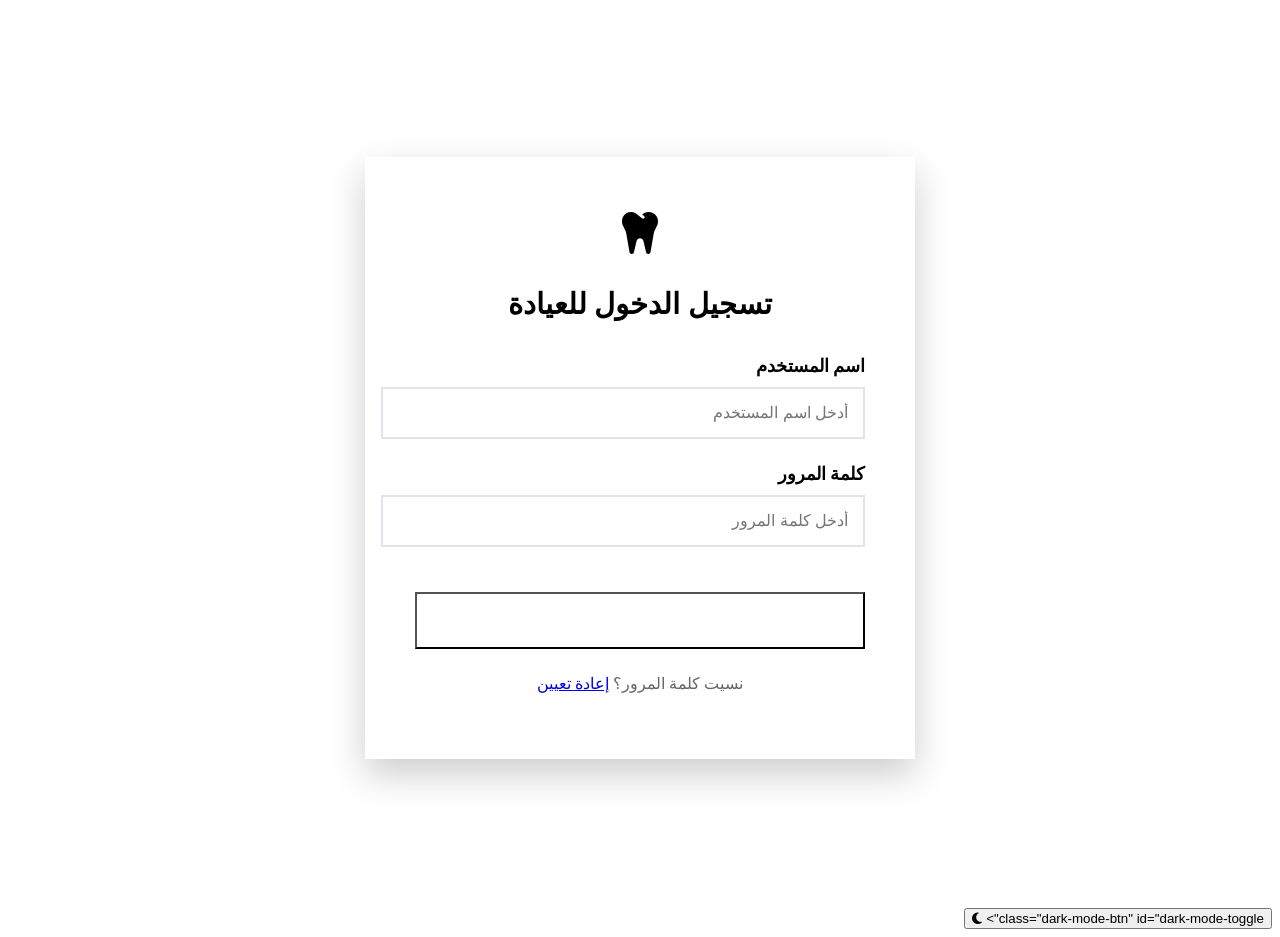
==== index.html @ 85f3b103 "Add login interface, authentication script, and form styles" ====
<!DOCTYPE html>
<html lang="ar" dir="rtl">

<head>
    <meta charset="UTF-8">
    <meta name="viewport" content="width=device-width, initial-scale=1.0">
    <title>تسجيل الدخول - نظام إدارة عيادة الأسنان</title>
    <link rel="stylesheet" href="https://cdnjs.cloudflare.com/ajax/libs/font-awesome/6.4.0/css/all.min.css">

    <!-- CSS Files -->
    <link rel="stylesheet" href="styles/variables.css">
    <link rel="stylesheet" href="styles/main.css">
    <link rel="stylesheet" href="styles/layout.css">
    <link rel="stylesheet" href="styles/components.css">
    <link rel="stylesheet" href="styles/forms.css">
    <link rel="stylesheet" href="styles/responsive.css">
</head>

<body>

    <div id="login-page" class="login-container">
        <div class="login-box">
            <div class="login-logo">
                <i class="fas fa-tooth"></i>
            </div>
            <h1 class="login-title">تسجيل الدخول للعيادة</h1>

            <form id="login-form">
                <div class="form-group">
                    <label for="username">اسم المستخدم</label>
                    <input type="text" id="username" class="form-control" placeholder="أدخل اسم المستخدم" required>
                </div>
                <div class="form-group">
                    <label for="password">كلمة المرور</label>
                    <input type="password" id="password" class="form-control" placeholder="أدخل كلمة المرور" required>
                </div>
                <button type="submit" class="btn btn-login">
                    <i class="fas fa-sign-in-alt"></i> تسجيل الدخول
                </button>
            </form>

            <div class="login-footer">
                <p>نسيت كلمة المرور؟ <a href="#" id="forgot-password">إعادة تعيين</a></p>
            </div>
        </div>
    </div>

    <!-- Dark Mode Toggle -->
    <div class="dark-mode-toggle">
        <button> class="dark-mode-btn" id="dark-mode-toggle">
            <i class="fas fa-moon"></i>
        </button>
    </div>

    <!-- JS Files -->
    <script src="js/api.js"></script>
    <script src="js/data.js"></script>
    <script src="js/utils.js"></script>
    <script src="js/auth.js"></script>
    <script src="js/dark-mode.js"></script>
    <script src="js/app.js"></script>

</body>

</html>
---- styles/forms.css ----
/* تنسيقات النماذج */
.form-container {
    background-color: white;
    border-radius: var(--border-radius);
    padding: 30px;
    box-shadow: var(--box-shadow);
    max-width: 900px;
    margin: 0 auto;
}

body.dark-mode .form-container {
    background-color: #1e1e1e;
    border: 1px solid #333;
}

.form-group {
    margin-bottom: 25px;
}

.form-group label {
    display: block;
    margin-bottom: 10px;
    font-weight: 600;
    color: var(--secondary-color);
    font-size: 1.1rem;
}

body.dark-mode .form-group label {
    color: #e0e0e0;
}

.form-control {
    width: 100%;
    padding: 15px;
    border: 2px solid #e1e5e9;
    border-radius: var(--border-radius);
    font-size: 1rem;
    transition: border 0.3s;
}

body.dark-mode .form-control {
    background-color: #2d2d2d;
    border-color: #444;
    color: #e0e0e0;
}

.form-control:focus {
    outline: none;
    border-color: var(--primary-color);
}

body.dark-mode .form-control:focus {
    border-color: #2a9d8f;
    background-color: #333;
}

.form-row {
    display: flex;
    gap: 25px;
    margin-bottom: 20px;
}

.form-row .form-group {
    flex: 1;
}

.radio-group {
    display: flex;
    gap: 20px;
    flex-wrap: wrap;
}

.radio-option {
    display: flex;
    align-items: center;
    gap: 8px;
    cursor: pointer;
}

.radio-option input[type="radio"] {
    width: 20px;
    height: 20px;
}

/* تنسيقات البحث */
.search-container {
    display: flex;
    gap: 15px;
    margin-bottom: 25px;
    align-items: center;
}

.search-input {
    flex: 1;
    padding: 15px 20px;
    border: 2px solid #e1e5e9;
    border-radius: var(--border-radius);
    font-size: 1rem;
    transition: border 0.3s;
}

body.dark-mode .search-input {
    background-color: #2d2d2d;
    border-color: #444;
    color: #e0e0e0;
}

.search-input:focus {
    outline: none;
    border-color: var(--primary-color);
}

.search-btn {
    background-color: var(--primary-color);
    color: white;
    border: none;
    border-radius: var(--border-radius);
    padding: 15px 30px;
    cursor: pointer;
    font-size: 1rem;
    display: flex;
    align-items: center;
    gap: 10px;
}

/* تنسيقات رفع الصور */
.file-upload {
    position: relative;
    overflow: hidden;
    display: inline-block;
    width: 100%;
}

.file-upload input[type="file"] {
    position: absolute;
    left: 0;
    top: 0;
    opacity: 0;
    width: 100%;
    height: 100%;
    cursor: pointer;
}

.upload-btn {
    background-color: #f8f9fa;
    border: 2px dashed #dee2e6;
    padding: 30px;
    border-radius: var(--border-radius);
    text-align: center;
    color: #6c757d;
    cursor: pointer;
    transition: all 0.3s;
    width: 100%;
}

body.dark-mode .upload-btn {
    background-color: #2d2d2d;
    border-color: #444;
    color: #e0e0e0;
}

.upload-btn:hover {
    border-color: var(--primary-color);
    color: var(--primary-color);
    background-color: #f0f9ff;
}

body.dark-mode .upload-btn:hover {
    border-color: #2a9d8f;
    color: #2a9d8f;
}

.image-preview {
    margin-top: 15px;
    text-align: center;
}

.image-preview img {
    max-width: 200px;
    max-height: 200px;
    border-radius: var(--border-radius);
    border: 2px solid #dee2e6;
}

/* مخصص للصور المرفوعة */
.preview-container {
    display: flex;
    flex-wrap: wrap;
    gap: 15px;
    margin-top: 15px;
}

.preview-item {
    position: relative;
    width: 150px;
    height: 150px;
    border-radius: var(--border-radius);
    overflow: hidden;
    border: 2px solid #dee2e6;
}

body.dark-mode .preview-item {
    border-color: #444;
}

.preview-item img {
    width: 100%;
    height: 100%;
    object-fit: cover;
}

.remove-image {
    position: absolute;
    top: 5px;
    left: 5px;
    background-color: rgba(220, 53, 69, 0.8);
    color: white;
    border: none;
    border-radius: 50%;
    width: 25px;
    height: 25px;
    display: flex;
    align-items: center;
    justify-content: center;
    cursor: pointer;
    font-size: 0.8rem;
}

body.dark-mode .remove-image {
    background-color: rgba(220, 53, 69, 0.9);
}

/* تنسيقات صفحة تسجيل الدخول */
.login-container {
    display: flex;
    justify-content: center;
    align-items: center;
    min-height: 100vh;
    background: linear-gradient(135deg, var(--primary-color), var(--secondary-color));
}

body.dark-mode .login-container {
    background: linear-gradient(135deg, #1a3a3a, #1a2b3a);
}

.login-box {
    background-color: white;
    border-radius: var(--border-radius);
    padding: 50px;
    box-shadow: 0 15px 35px rgba(0, 0, 0, 0.2);
    width: 100%;
    max-width: 450px;
}

body.dark-mode .login-box {
    background-color: #1e1e1e;
    color: #e0e0e0;
}

.login-title {
    text-align: center;
    margin-bottom: 35px;
    color: var(--secondary-color);
    font-size: 1.8rem;
}

body.dark-mode .login-title {
    color: #e0e0e0;
}

.login-logo {
    text-align: center;
    margin-bottom: 25px;
    color: var(--primary-color);
    font-size: 3rem;
}

body.dark-mode .login-logo {
    color: #2a9d8f;
}

.btn-login {
    width: 100%;
    background-color: var(--primary-color);
    color: white;
    padding: 15px;
    font-size: 1.2rem;
    margin-top: 20px;
}

.btn-login:hover {
    background-color: var(--secondary-color);
}

.login-footer {
    text-align: center;
    margin-top: 25px;
    color: #666;
}

body.dark-mode .login-footer {
    color: #aaa;
}
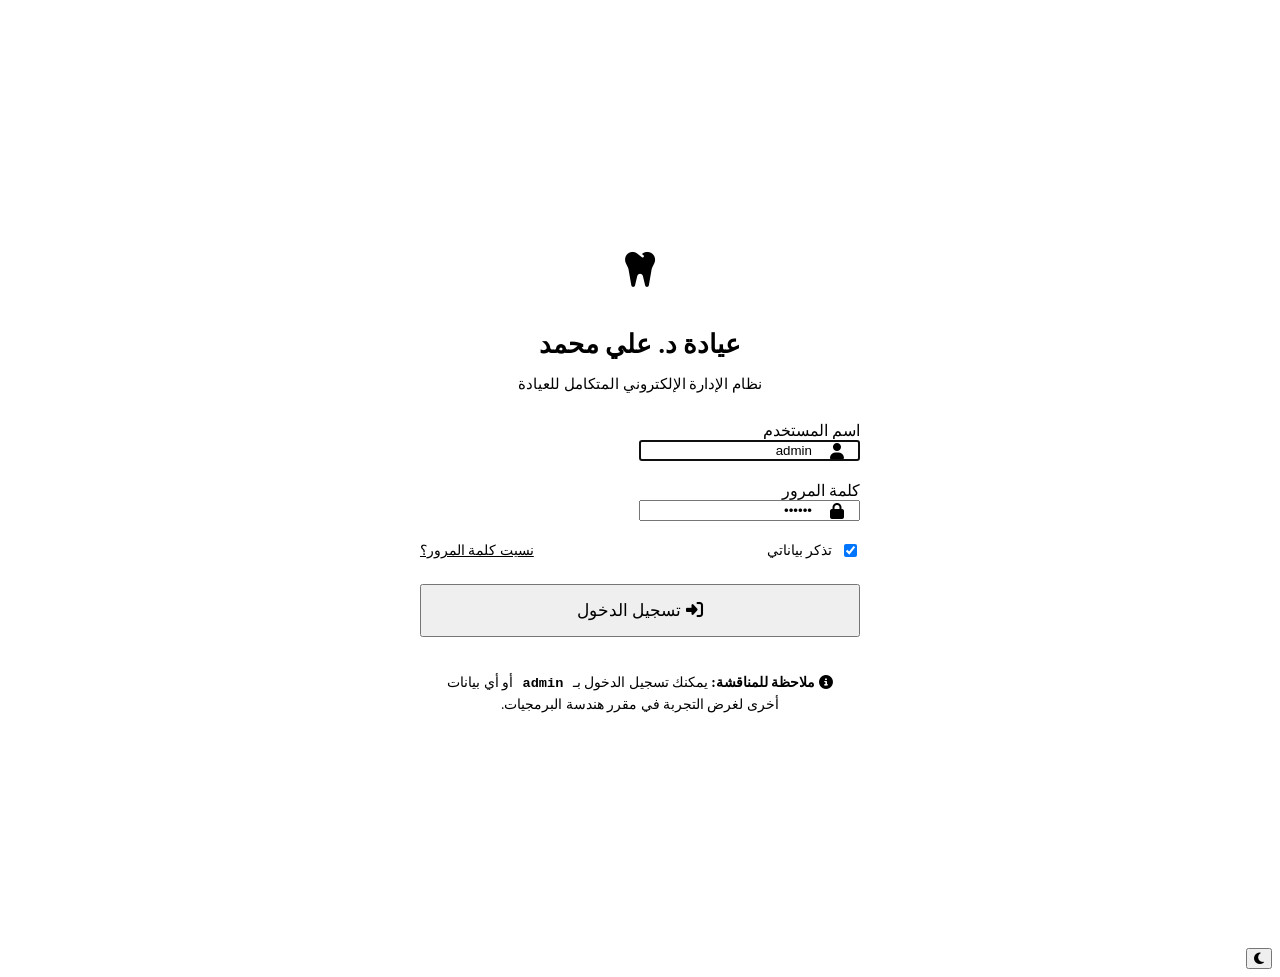
==== commit 127f6ada: "feat: complete login page and session management #12" ====
--- a/index.html
+++ b/index.html
@@ -1,65 +1,87 @@
 <!DOCTYPE html>
 <html lang="ar" dir="rtl">
-
 <head>
     <meta charset="UTF-8">
     <meta name="viewport" content="width=device-width, initial-scale=1.0">
+    <meta name="description" content="نظام إدارة عيادة الأسنان الحديث - تسجيل الدخول">
     <title>تسجيل الدخول - نظام إدارة عيادة الأسنان</title>
+
+    <!-- Font Awesome Icons -->
     <link rel="stylesheet" href="https://cdnjs.cloudflare.com/ajax/libs/font-awesome/6.4.0/css/all.min.css">
 
-    <!-- CSS Files -->
-    <link rel="stylesheet" href="styles/variables.css">
-    <link rel="stylesheet" href="styles/main.css">
-    <link rel="stylesheet" href="styles/layout.css">
-    <link rel="stylesheet" href="styles/components.css">
-    <link rel="stylesheet" href="styles/forms.css">
-    <link rel="stylesheet" href="styles/responsive.css">
+    <!-- Shared Styles -->
+    <link rel="stylesheet" href="shared/css/variables.css">
+    <link rel="stylesheet" href="shared/css/global.css">
+    <link rel="stylesheet" href="shared/css/responsive.css">
+
+    <!-- Page-Specific Style -->
+    <link rel="stylesheet" href="pages/login/login.css">
 </head>
-
 <body>
 
-    <div id="login-page" class="login-container">
-        <div class="login-box">
-            <div class="login-logo">
+    <div class="login-wrapper">
+        <div class="login-card">
+            <div class="login-brand-icon">
                 <i class="fas fa-tooth"></i>
             </div>
-            <h1 class="login-title">تسجيل الدخول للعيادة</h1>
+            <h1 class="login-title">عيادة د. علي محمد</h1>
+            <p class="login-subtitle">نظام الإدارة الإلكتروني المتكامل للعيادة</p>
 
-            <form id="login-form">
+            <div id="login-error-alert" class="alert alert-danger" style="display: none;">
+                <i class="fas fa-exclamation-circle"></i> اسم المستخدم أو كلمة المرور غير صحيحة
+            </div>
+
+            <form id="login-form" class="login-form">
                 <div class="form-group">
                     <label for="username">اسم المستخدم</label>
-                    <input type="text" id="username" class="form-control" placeholder="أدخل اسم المستخدم" required>
+                    <div class="input-with-icon">
+                        <i class="fas fa-user"></i>
+                        <input type="text" id="username" class="form-control" placeholder="أدخل اسم المستخدم (مثال: admin)" value="admin" required autofocus>
+                    </div>
                 </div>
+
                 <div class="form-group">
                     <label for="password">كلمة المرور</label>
-                    <input type="password" id="password" class="form-control" placeholder="أدخل كلمة المرور" required>
+                    <div class="input-with-icon">
+                        <i class="fas fa-lock"></i>
+                        <input type="password" id="password" class="form-control" placeholder="أدخل كلمة المرور" value="123456" required>
+                    </div>
                 </div>
-                <button type="submit" class="btn btn-login">
+
+                <div class="login-options">
+                    <label class="remember-me">
+                        <input type="checkbox" id="remember-me" checked>
+                        <span>تذكر بياناتي</span>
+                    </label>
+                    <a href="javascript:void(0)" onclick="alert('في بيئة العرض التوضيحي، يمكنك الدخول بأي اسم مستخدم وكلمة مرور')" style="color: var(--text-muted); font-size: 0.85rem;">نسيت كلمة المرور؟</a>
+                </div>
+
+                <button type="submit" class="btn btn-primary btn-login-submit" id="submit-login-btn">
                     <i class="fas fa-sign-in-alt"></i> تسجيل الدخول
                 </button>
             </form>
 
-            <div class="login-footer">
-                <p>نسيت كلمة المرور؟ <a href="#" id="forgot-password">إعادة تعيين</a></p>
+            <div class="login-demo-hint">
+                <i class="fas fa-info-circle"></i> <strong>ملاحظة للمناقشة:</strong> يمكنك تسجيل الدخول بـ <code>admin</code> أو أي بيانات أخرى لغرض التجربة في مقرر هندسة البرمجيات.
             </div>
         </div>
     </div>
 
-    <!-- Dark Mode Toggle -->
+    <!-- Dark Mode Toggle Floating Button -->
     <div class="dark-mode-toggle">
-        <button> class="dark-mode-btn" id="dark-mode-toggle">
+        <button class="dark-mode-btn" id="dark-mode-toggle" title="التبديل إلى الوضع الليلي">
             <i class="fas fa-moon"></i>
         </button>
     </div>
 
-    <!-- JS Files -->
-    <script src="js/api.js"></script>
-    <script src="js/data.js"></script>
-    <script src="js/utils.js"></script>
-    <script src="js/auth.js"></script>
-    <script src="js/dark-mode.js"></script>
-    <script src="js/app.js"></script>
+    <!-- Shared Scripts -->
+    <script src="shared/js/mock-data.js"></script>
+    <script src="shared/js/storage.js"></script>
+    <script src="shared/js/auth-guard.js"></script>
+    <script src="shared/js/common.js"></script>
+
+    <!-- Page-Specific Script -->
+    <script src="pages/login/login.js"></script>
 
 </body>
-
 </html>
--- a/pages/login/login.css
+++ b/pages/login/login.css
@@ -0,0 +1,133 @@
+/* ==========================================================================
+   Login Page Specific Styles
+   ========================================================================== */
+
+.login-wrapper {
+    min-height: 100vh;
+    display: flex;
+    align-items: center;
+    justify-content: center;
+    background: radial-gradient(circle at top right, rgba(13, 148, 136, 0.15), transparent 40%),
+        radial-gradient(circle at bottom left, rgba(15, 23, 42, 0.2), transparent 40%),
+        var(--bg-body);
+    padding: 20px;
+}
+
+.login-card {
+    background: var(--card-bg);
+    border-radius: var(--radius-lg);
+    border: 1px solid var(--border-color);
+    box-shadow: var(--shadow-lg);
+    width: 100%;
+    max-width: 440px;
+    padding: 40px 32px;
+    text-align: center;
+    position: relative;
+    overflow: hidden;
+}
+
+.login-card::before {
+    content: '';
+    position: absolute;
+    top: 0;
+    left: 0;
+    right: 0;
+    height: 6px;
+    background: var(--primary-gradient);
+}
+
+.login-brand-icon {
+    width: 80px;
+    height: 80px;
+    background: var(--primary-gradient);
+    border-radius: 50%;
+    margin: 0 auto 20px;
+    display: flex;
+    align-items: center;
+    justify-content: center;
+    box-shadow: var(--shadow-glow);
+}
+
+.login-brand-icon i {
+    font-size: 2.5rem;
+    color: var(--text-white);
+}
+
+.login-title {
+    font-size: 1.6rem;
+    font-weight: 800;
+    color: var(--text-main);
+    margin-bottom: 8px;
+}
+
+.login-subtitle {
+    font-size: 0.95rem;
+    color: var(--text-muted);
+    margin-bottom: 28px;
+}
+
+.login-form {
+    text-align: right;
+}
+
+.login-form .form-group {
+    margin-bottom: 20px;
+}
+
+.input-with-icon {
+    position: relative;
+}
+
+.input-with-icon i {
+    position: absolute;
+    right: 16px;
+    top: 50%;
+    transform: translateY(-50%);
+    color: var(--text-muted);
+}
+
+.input-with-icon .form-control {
+    padding-right: 46px;
+}
+
+.login-options {
+    display: flex;
+    justify-content: space-between;
+    align-items: center;
+    margin-bottom: 24px;
+    font-size: 0.85rem;
+}
+
+.remember-me {
+    display: flex;
+    align-items: center;
+    gap: 8px;
+    cursor: pointer;
+    color: var(--text-muted);
+}
+
+.btn-login-submit {
+    width: 100%;
+    padding: 14px;
+    font-size: 1.05rem;
+    box-shadow: var(--shadow-glow);
+}
+
+.login-demo-hint {
+    margin-top: 24px;
+    padding: 12px;
+    background: var(--bg-body);
+    border: 1px dashed var(--border-color);
+    border-radius: var(--radius-md);
+    font-size: 0.85rem;
+    color: var(--text-muted);
+    line-height: 1.5;
+}
+
+.login-demo-hint code {
+    background: var(--card-bg);
+    padding: 2px 6px;
+    border-radius: 4px;
+    color: var(--primary-color);
+    font-weight: 700;
+}
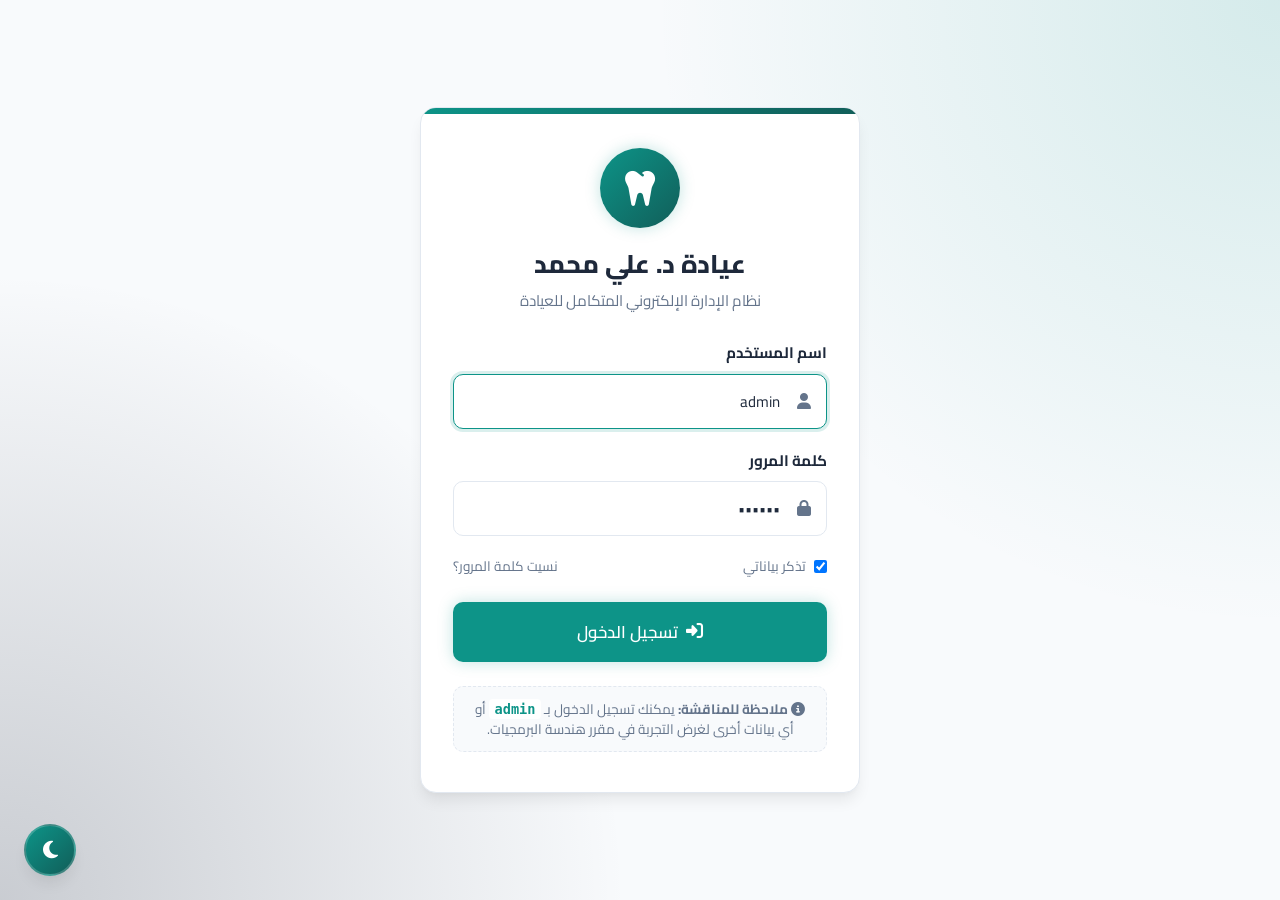
==== commit 9f37b3f5: "s" ====
--- a/index.html
+++ b/index.html
@@ -12,7 +12,7 @@
     <!-- Shared Styles -->
     <link rel="stylesheet" href="shared/css/variables.css">
     <link rel="stylesheet" href="shared/css/global.css">
-    <link rel="stylesheet" href="shared/css/responsive.css">
+    <!--<link rel="stylesheet" href="shared/css/responsive.css">-->
 
     <!-- Page-Specific Style -->
     <link rel="stylesheet" href="pages/login/login.css">
@@ -81,7 +81,7 @@
     <script src="shared/js/common.js"></script>
 
     <!-- Page-Specific Script -->
-    <script src="pages/login/login.js"></script>
+    <!--<script src="pages/login/login.js"></script>-->
 
 </body>
 </html>
--- a/shared/css/variables.css
+++ b/shared/css/variables.css
@@ -0,0 +1,101 @@
+/* ==========================================================================
+   Variables & Theme Design System
+   Dental Clinic Management System
+   ========================================================================== */
+
+@import url('https://fonts.googleapis.com/css2?family=Cairo:wght@300;400;500;600;700;800&family=Outfit:wght@400;500;600;700&display=swap');
+
+:root {
+    /* Color Palette - Light Theme */
+    --primary-color: #0d9488;
+    --primary-light: #14b8a6;
+    --primary-dark: #0f766e;
+    --primary-gradient: linear-gradient(135deg, #0d9488 0%, #115e59 100%);
+    --secondary-color: #0f172a;
+    --secondary-light: #1e293b;
+    --accent-color: #f59e0b;
+    --accent-light: #fbbf24;
+
+    /* Neutral & Background Colors */
+    --bg-body: #f8fafc;
+    --card-bg: #ffffff;
+    --card-hover-bg: #fcfdfe;
+    --border-color: #e2e8f0;
+    --border-hover: #cbd5e1;
+
+    /* Typography */
+    --font-main: 'Cairo', system-ui, -apple-system, sans-serif;
+    --font-number: 'Outfit', 'Cairo', sans-serif;
+    --text-main: #1e293b;
+    --text-muted: #64748b;
+    --text-light: #94a3b8;
+    --text-white: #ffffff;
+
+    /* Status Colors */
+    --success: #10b981;
+    --success-bg: #ecfdf5;
+    --success-border: #a7f3d0;
+    
+    --warning: #f59e0b;
+    --warning-bg: #fffbeb;
+    --warning-border: #fde68a;
+    
+    --danger: #ef4444;
+    --danger-bg: #fef2f2;
+    --danger-border: #fecaca;
+    
+    --info: #3b82f6;
+    --info-bg: #eff6ff;
+    --info-border: #bfdbfe;
+
+    /* Layout & Spacing */
+    --radius-sm: 6px;
+    --radius-md: 10px;
+    --radius-lg: 16px;
+    --radius-full: 9999px;
+    --container-max-width: 1400px;
+
+    /* Shadows & Transitions */
+    --shadow-sm: 0 1px 2px 0 rgba(0, 0, 0, 0.05);
+    --shadow-md: 0 4px 6px -1px rgba(0, 0, 0, 0.08), 0 2px 4px -2px rgba(0, 0, 0, 0.04);
+    --shadow-lg: 0 10px 15px -3px rgba(0, 0, 0, 0.08), 0 4px 6px -4px rgba(0, 0, 0, 0.04);
+    --shadow-glow: 0 0 15px rgba(13, 148, 136, 0.25);
+    --transition: all 0.25s cubic-bezier(0.4, 0, 0.2, 1);
+}
+
+/* Dark Mode Variables */
+body.dark-mode {
+    --primary-color: #14b8a6;
+    --primary-light: #2dd4bf;
+    --primary-dark: #0d9488;
+    --primary-gradient: linear-gradient(135deg, #14b8a6 0%, #0f766e 100%);
+    --secondary-color: #020617;
+    --secondary-light: #0f172a;
+    
+    --bg-body: #0b0f19;
+    --card-bg: #131b2e;
+    --card-hover-bg: #19233c;
+    --border-color: #1e293b;
+    --border-hover: #334155;
+
+    --text-main: #f1f5f9;
+    --text-muted: #94a3b8;
+    --text-light: #64748b;
+
+    --success-bg: rgba(16, 185, 129, 0.15);
+    --success-border: rgba(16, 185, 129, 0.3);
+    
+    --warning-bg: rgba(245, 158, 11, 0.15);
+    --warning-border: rgba(245, 158, 11, 0.3);
+    
+    --danger-bg: rgba(239, 68, 68, 0.15);
+    --danger-border: rgba(239, 68, 68, 0.3);
+    
+    --info-bg: rgba(59, 130, 246, 0.15);
+    --info-border: rgba(59, 130, 246, 0.3);
+
+    --shadow-sm: 0 1px 2px 0 rgba(0, 0, 0, 0.4);
+    --shadow-md: 0 4px 10px rgba(0, 0, 0, 0.4);
+    --shadow-lg: 0 10px 25px rgba(0, 0, 0, 0.5);
+    --shadow-glow: 0 0 20px rgba(20, 184, 166, 0.3);
+}
--- a/shared/css/global.css
+++ b/shared/css/global.css
@@ -0,0 +1,596 @@
+/* ==========================================================================
+   Global & Common Layout Styles
+   Dental Clinic Management System
+   ========================================================================== */
+
+@import url('variables.css');
+
+*, *::before, *::after {
+    margin: 0;
+    padding: 0;
+    box-sizing: border-box;
+}
+
+body {
+    font-family: var(--font-main);
+    background-color: var(--bg-body);
+    color: var(--text-main);
+    line-height: 1.6;
+    direction: rtl;
+    text-align: right;
+    min-height: 100vh;
+    display: flex;
+    flex-direction: column;
+    transition: background-color 0.3s ease, color 0.3s ease;
+}
+
+/* Typography Helpers */
+h1, h2, h3, h4, h5, h6 {
+    color: var(--text-main);
+    font-weight: 700;
+    line-height: 1.3;
+}
+
+a {
+    color: var(--primary-color);
+    text-decoration: none;
+    transition: var(--transition);
+}
+
+a:hover {
+    color: var(--primary-dark);
+}
+
+/* ==========================================================================
+   Header & Navbar Layout
+   ========================================================================== */
+.main-header {
+    background: var(--primary-gradient);
+    color: var(--text-white);
+    padding: 12px 0;
+    box-shadow: var(--shadow-md);
+    position: sticky;
+    top: 0;
+    z-index: 1000;
+}
+
+.header-container {
+    max-width: var(--container-max-width);
+    margin: 0 auto;
+    padding: 0 24px;
+    display: flex;
+    justify-content: space-between;
+    align-items: center;
+}
+
+.brand-logo {
+    display: flex;
+    align-items: center;
+    gap: 12px;
+    color: var(--text-white);
+    text-decoration: none;
+    font-size: 1.35rem;
+    font-weight: 800;
+}
+
+.brand-logo i {
+    font-size: 1.8rem;
+    color: var(--accent-light);
+    filter: drop-shadow(0 2px 4px rgba(0, 0, 0, 0.2));
+}
+
+.header-actions {
+    display: flex;
+    align-items: center;
+    gap: 18px;
+}
+
+.user-profile {
+    display: flex;
+    align-items: center;
+    gap: 12px;
+}
+
+.user-avatar {
+    width: 42px;
+    height: 42px;
+    background: rgba(255, 255, 255, 0.2);
+    backdrop-filter: blur(5px);
+    border: 2px solid rgba(255, 255, 255, 0.4);
+    border-radius: var(--radius-full);
+    display: flex;
+    align-items: center;
+    justify-content: center;
+    font-weight: 700;
+    font-size: 1.05rem;
+    color: var(--text-white);
+}
+
+.user-details {
+    display: flex;
+    flex-direction: column;
+}
+
+.user-name {
+    font-weight: 700;
+    font-size: 0.95rem;
+    color: var(--text-white);
+}
+
+.user-role {
+    font-size: 0.75rem;
+    opacity: 0.85;
+}
+
+.btn-header-logout {
+    background: rgba(255, 255, 255, 0.15);
+    color: var(--text-white);
+    border: 1px solid rgba(255, 255, 255, 0.3);
+    padding: 7px 16px;
+    border-radius: var(--radius-md);
+    cursor: pointer;
+    font-family: var(--font-main);
+    font-size: 0.9rem;
+    font-weight: 600;
+    display: inline-flex;
+    align-items: center;
+    gap: 8px;
+    transition: var(--transition);
+}
+
+.btn-header-logout:hover {
+    background: rgba(239, 68, 68, 0.9);
+    border-color: transparent;
+    transform: translateY(-1px);
+}
+
+/* App Navigation Bar */
+.main-nav-wrapper {
+    max-width: var(--container-max-width);
+    margin: 20px auto 0;
+    padding: 0 24px;
+    width: 100%;
+}
+
+.main-nav {
+    background: var(--card-bg);
+    border-radius: var(--radius-lg);
+    box-shadow: var(--shadow-sm);
+    border: 1px solid var(--border-color);
+    padding: 8px;
+}
+
+.nav-links {
+    display: flex;
+    list-style: none;
+    gap: 8px;
+    flex-wrap: wrap;
+    justify-content: center;
+}
+
+.nav-item a {
+    display: flex;
+    align-items: center;
+    gap: 10px;
+    padding: 10px 22px;
+    border-radius: var(--radius-md);
+    color: var(--text-muted);
+    font-weight: 600;
+    font-size: 0.95rem;
+    transition: var(--transition);
+}
+
+.nav-item a i {
+    font-size: 1.1rem;
+}
+
+.nav-item a:hover {
+    color: var(--primary-color);
+    background: var(--bg-body);
+}
+
+.nav-item a.active {
+    background: var(--primary-color);
+    color: var(--text-white);
+    box-shadow: var(--shadow-glow);
+}
+
+.nav-item a.active i {
+    color: var(--text-white);
+}
+
+/* Page Layout Container */
+.app-container {
+    max-width: var(--container-max-width);
+    margin: 24px auto;
+    padding: 0 24px 60px;
+    width: 100%;
+    flex: 1;
+    animation: fadeInPage 0.35s ease-out;
+}
+
+@keyframes fadeInPage {
+    from { opacity: 0; transform: translateY(8px); }
+    to { opacity: 1; transform: translateY(0); }
+}
+
+.page-header {
+    display: flex;
+    justify-content: space-between;
+    align-items: center;
+    flex-wrap: wrap;
+    gap: 16px;
+    margin-bottom: 24px;
+    padding-bottom: 16px;
+    border-bottom: 2px solid var(--border-color);
+}
+
+.page-title {
+    font-size: 1.6rem;
+    font-weight: 800;
+    color: var(--text-main);
+    display: flex;
+    align-items: center;
+    gap: 12px;
+}
+
+.page-title i {
+    color: var(--primary-color);
+}
+
+/* ==========================================================================
+   Buttons & Badges
+   ========================================================================== */
+.btn {
+    display: inline-flex;
+    align-items: center;
+    justify-content: center;
+    gap: 8px;
+    padding: 10px 20px;
+    font-family: var(--font-main);
+    font-size: 0.95rem;
+    font-weight: 600;
+    border-radius: var(--radius-md);
+    border: none;
+    cursor: pointer;
+    transition: var(--transition);
+    text-decoration: none;
+    white-space: nowrap;
+}
+
+.btn-primary {
+    background: var(--primary-color);
+    color: var(--text-white);
+}
+.btn-primary:hover {
+    background: var(--primary-dark);
+    transform: translateY(-2px);
+    box-shadow: var(--shadow-glow);
+}
+
+.btn-success {
+    background: var(--success);
+    color: var(--text-white);
+}
+.btn-success:hover {
+    filter: brightness(0.92);
+    transform: translateY(-2px);
+}
+
+.btn-danger {
+    background: var(--danger);
+    color: var(--text-white);
+}
+.btn-danger:hover {
+    filter: brightness(0.92);
+    transform: translateY(-2px);
+}
+
+.btn-warning {
+    background: var(--warning);
+    color: var(--text-main);
+}
+.btn-warning:hover {
+    filter: brightness(0.92);
+    transform: translateY(-2px);
+}
+
+.btn-secondary {
+    background: var(--border-color);
+    color: var(--text-main);
+}
+.btn-secondary:hover {
+    background: var(--border-hover);
+}
+
+.btn-outline {
+    background: transparent;
+    border: 1.5px solid var(--border-color);
+    color: var(--text-main);
+}
+.btn-outline:hover {
+    border-color: var(--primary-color);
+    color: var(--primary-color);
+    background: var(--bg-body);
+}
+
+.btn-sm {
+    padding: 6px 12px;
+    font-size: 0.85rem;
+    border-radius: var(--radius-sm);
+}
+
+/* Status Badges */
+.badge {
+    display: inline-flex;
+    align-items: center;
+    gap: 6px;
+    padding: 4px 12px;
+    border-radius: var(--radius-full);
+    font-size: 0.85rem;
+    font-weight: 700;
+    border: 1px solid transparent;
+}
+
+.badge-success, .status-paid {
+    background: var(--success-bg);
+    color: var(--success);
+    border-color: var(--success-border);
+}
+
+.badge-warning, .status-partial {
+    background: var(--warning-bg);
+    color: var(--warning);
+    border-color: var(--warning-border);
+}
+
+.badge-danger, .status-unpaid, .status-not-paid {
+    background: var(--danger-bg);
+    color: var(--danger);
+    border-color: var(--danger-border);
+}
+
+.badge-info, .status-confirmed {
+    background: var(--info-bg);
+    color: var(--info);
+    border-color: var(--info-border);
+}
+
+/* ==========================================================================
+   Table Components
+   ========================================================================== */
+.table-card {
+    background: var(--card-bg);
+    border-radius: var(--radius-lg);
+    border: 1px solid var(--border-color);
+    box-shadow: var(--shadow-sm);
+    overflow: hidden;
+    margin-bottom: 24px;
+}
+
+.table-responsive {
+    width: 100%;
+    overflow-x: auto;
+}
+
+table.data-table {
+    width: 100%;
+    border-collapse: collapse;
+    min-width: 700px;
+}
+
+table.data-table th {
+    background: var(--bg-body);
+    color: var(--text-muted);
+    font-weight: 700;
+    font-size: 0.9rem;
+    padding: 16px 20px;
+    text-align: right;
+    border-bottom: 2px solid var(--border-color);
+    white-space: nowrap;
+}
+
+table.data-table td {
+    padding: 16px 20px;
+    font-size: 0.95rem;
+    border-bottom: 1px solid var(--border-color);
+    color: var(--text-main);
+    vertical-align: middle;
+}
+
+table.data-table tbody tr {
+    transition: var(--transition);
+}
+
+table.data-table tbody tr:hover {
+    background-color: var(--card-hover-bg);
+}
+
+/* ==========================================================================
+   Forms & Controls
+   ========================================================================== */
+.form-card {
+    background: var(--card-bg);
+    border-radius: var(--radius-lg);
+    border: 1px solid var(--border-color);
+    box-shadow: var(--shadow-sm);
+    padding: 28px;
+    margin-bottom: 24px;
+}
+
+.form-group {
+    margin-bottom: 20px;
+}
+
+.form-group label {
+    display: block;
+    font-weight: 700;
+    font-size: 0.95rem;
+    color: var(--text-main);
+    margin-bottom: 8px;
+}
+
+.form-group label .required {
+    color: var(--danger);
+    margin-right: 3px;
+}
+
+.form-control {
+    width: 100%;
+    padding: 12px 16px;
+    font-family: var(--font-main);
+    font-size: 0.95rem;
+    background: var(--card-bg);
+    color: var(--text-main);
+    border: 1.5px solid var(--border-color);
+    border-radius: var(--radius-md);
+    transition: var(--transition);
+}
+
+.form-control:focus {
+    outline: none;
+    border-color: var(--primary-color);
+    box-shadow: 0 0 0 3px rgba(13, 148, 136, 0.15);
+}
+
+.form-row {
+    display: grid;
+    grid-template-columns: repeat(auto-fit, minmax(240px, 1fr));
+    gap: 20px;
+}
+
+.search-box {
+    display: flex;
+    align-items: center;
+    gap: 12px;
+    background: var(--card-bg);
+    padding: 16px;
+    border-radius: var(--radius-lg);
+    border: 1px solid var(--border-color);
+    box-shadow: var(--shadow-sm);
+    margin-bottom: 24px;
+}
+
+.search-box .form-control {
+    flex: 1;
+}
+
+/* ==========================================================================
+   Alerts & Toast Notifications
+   ========================================================================== */
+.alert {
+    padding: 14px 18px;
+    border-radius: var(--radius-md);
+    margin-bottom: 20px;
+    display: flex;
+    align-items: center;
+    gap: 12px;
+    font-size: 0.95rem;
+    border: 1px solid transparent;
+}
+
+.alert-success {
+    background: var(--success-bg);
+    color: var(--success);
+    border-color: var(--success-border);
+}
+
+.alert-danger {
+    background: var(--danger-bg);
+    color: var(--danger);
+    border-color: var(--danger-border);
+}
+
+.alert-warning {
+    background: var(--warning-bg);
+    color: var(--warning);
+    border-color: var(--warning-border);
+}
+
+.alert-info {
+    background: var(--info-bg);
+    color: var(--info);
+    border-color: var(--info-border);
+}
+
+#toast-container {
+    position: fixed;
+    bottom: 24px;
+    left: 24px;
+    z-index: 99999;
+    display: flex;
+    flex-direction: column;
+    gap: 10px;
+    pointer-events: none;
+}
+
+.toast-item {
+    pointer-events: auto;
+    min-width: 280px;
+    max-width: 420px;
+    padding: 14px 20px;
+    border-radius: var(--radius-md);
+    background: var(--secondary-color);
+    color: var(--text-white);
+    box-shadow: var(--shadow-lg);
+    display: flex;
+    align-items: center;
+    gap: 12px;
+    font-size: 0.95rem;
+    font-weight: 500;
+    transform: translateX(-100%);
+    animation: toastSlideIn 0.3s forwards cubic-bezier(0.16, 1, 0.3, 1);
+}
+
+.toast-item.toast-success { background: #059669; }
+.toast-item.toast-danger { background: #dc2626; }
+.toast-item.toast-warning { background: #d97706; }
+.toast-item.toast-info { background: #2563eb; }
+
+@keyframes toastSlideIn {
+    to { transform: translateX(0); }
+}
+
+@keyframes toastSlideOut {
+    to { transform: translateX(-120%); opacity: 0; }
+}
+
+/* Dark Mode Floating Button */
+.dark-mode-toggle {
+    position: fixed;
+    bottom: 24px;
+    left: 24px;
+    z-index: 1000;
+}
+
+.dark-mode-btn {
+    width: 52px;
+    height: 52px;
+    border-radius: var(--radius-full);
+    background: var(--primary-gradient);
+    color: var(--text-white);
+    border: 2px solid rgba(255, 255, 255, 0.2);
+    box-shadow: var(--shadow-lg);
+    display: flex;
+    align-items: center;
+    justify-content: center;
+    cursor: pointer;
+    font-size: 1.25rem;
+    transition: var(--transition);
+}
+
+.dark-mode-btn:hover {
+    transform: scale(1.1) rotate(15deg);
+    box-shadow: var(--shadow-glow);
+}
+
+/* Footer */
+.app-footer {
+    background: var(--card-bg);
+    border-top: 1px solid var(--border-color);
+    padding: 18px 0;
+    text-align: center;
+    font-size: 0.85rem;
+    color: var(--text-muted);
+    margin-top: auto;
+}
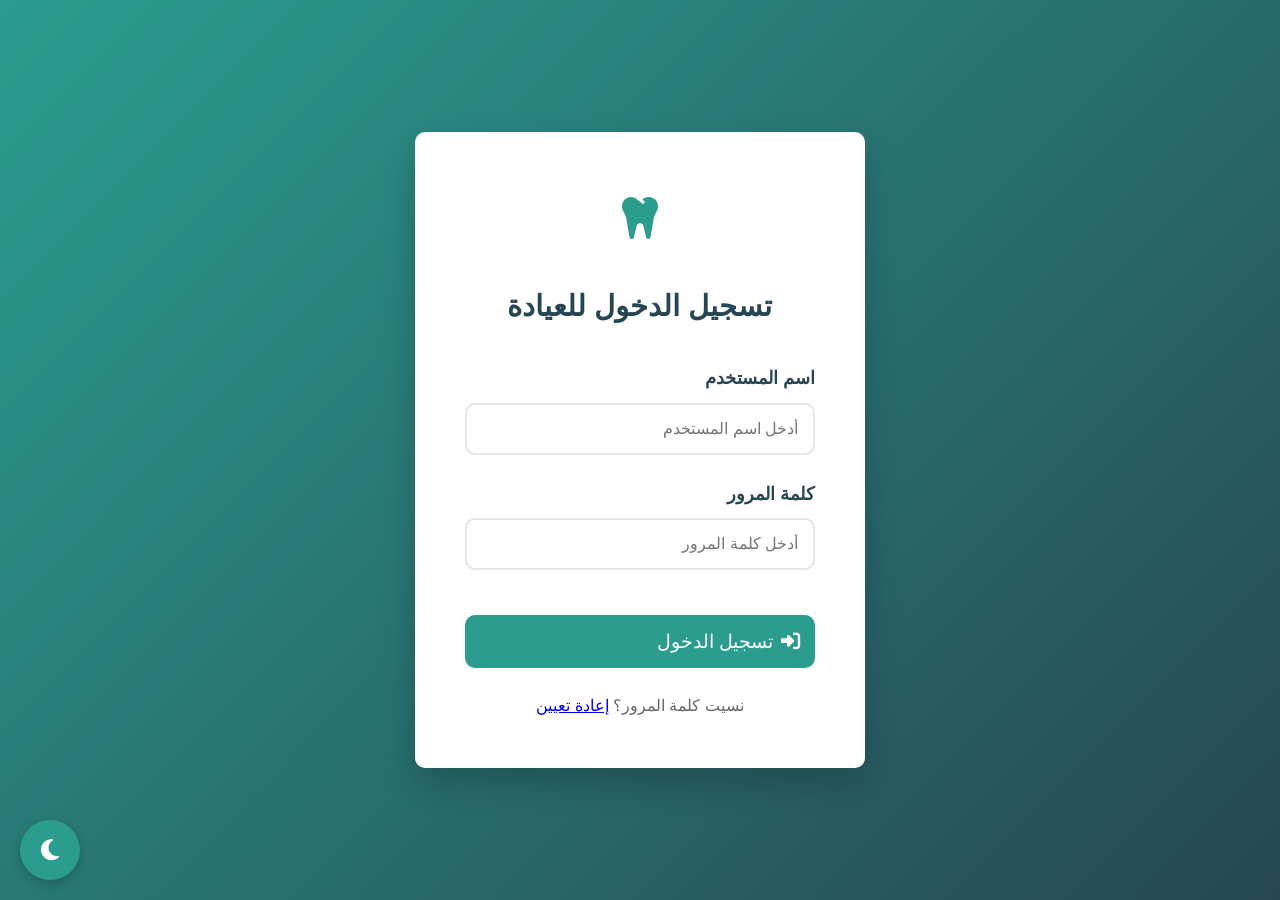
==== commit 61b91292: "end" ====
--- a/index.html
+++ b/index.html
@@ -1,87 +1,66 @@
 <!DOCTYPE html>
 <html lang="ar" dir="rtl">
+
 <head>
     <meta charset="UTF-8">
     <meta name="viewport" content="width=device-width, initial-scale=1.0">
-    <meta name="description" content="نظام إدارة عيادة الأسنان الحديث - تسجيل الدخول">
     <title>تسجيل الدخول - نظام إدارة عيادة الأسنان</title>
-
-    <!-- Font Awesome Icons -->
     <link rel="stylesheet" href="https://cdnjs.cloudflare.com/ajax/libs/font-awesome/6.4.0/css/all.min.css">
 
-    <!-- Shared Styles -->
-    <link rel="stylesheet" href="shared/css/variables.css">
-    <link rel="stylesheet" href="shared/css/global.css">
-    <!--<link rel="stylesheet" href="shared/css/responsive.css">-->
+    <!-- CSS Files -->
+    <link rel="stylesheet" href="styles/variables.css">
+    <link rel="stylesheet" href="styles/main.css">
+    <link rel="stylesheet" href="styles/layout.css">
+    <link rel="stylesheet" href="styles/components.css">
+    <link rel="stylesheet" href="styles/forms.css">
+    <link rel="stylesheet" href="styles/responsive.css">
+</head>
 
-    <!-- Page-Specific Style -->
-    <link rel="stylesheet" href="pages/login/login.css">
-</head>
 <body>
 
-    <div class="login-wrapper">
-        <div class="login-card">
-            <div class="login-brand-icon">
+    <div id="login-page" class="login-container">
+        <div class="login-box">
+            <div class="login-logo">
                 <i class="fas fa-tooth"></i>
             </div>
-            <h1 class="login-title">عيادة د. علي محمد</h1>
-            <p class="login-subtitle">نظام الإدارة الإلكتروني المتكامل للعيادة</p>
+            <h1 class="login-title">تسجيل الدخول للعيادة</h1>
 
-            <div id="login-error-alert" class="alert alert-danger" style="display: none;">
-                <i class="fas fa-exclamation-circle"></i> اسم المستخدم أو كلمة المرور غير صحيحة
-            </div>
-
-            <form id="login-form" class="login-form">
+            <form id="login-form">
                 <div class="form-group">
                     <label for="username">اسم المستخدم</label>
-                    <div class="input-with-icon">
-                        <i class="fas fa-user"></i>
-                        <input type="text" id="username" class="form-control" placeholder="أدخل اسم المستخدم (مثال: admin)" value="admin" required autofocus>
-                    </div>
+                    <input type="text" id="username" class="form-control" placeholder="أدخل اسم المستخدم" required>
                 </div>
-
                 <div class="form-group">
                     <label for="password">كلمة المرور</label>
-                    <div class="input-with-icon">
-                        <i class="fas fa-lock"></i>
-                        <input type="password" id="password" class="form-control" placeholder="أدخل كلمة المرور" value="123456" required>
-                    </div>
+                    <input type="password" id="password" class="form-control" placeholder="أدخل كلمة المرور" required>
                 </div>
-
-                <div class="login-options">
-                    <label class="remember-me">
-                        <input type="checkbox" id="remember-me" checked>
-                        <span>تذكر بياناتي</span>
-                    </label>
-                    <a href="javascript:void(0)" onclick="alert('في بيئة العرض التوضيحي، يمكنك الدخول بأي اسم مستخدم وكلمة مرور')" style="color: var(--text-muted); font-size: 0.85rem;">نسيت كلمة المرور؟</a>
-                </div>
-
-                <button type="submit" class="btn btn-primary btn-login-submit" id="submit-login-btn">
+                <button type="submit" class="btn btn-login">
                     <i class="fas fa-sign-in-alt"></i> تسجيل الدخول
                 </button>
             </form>
 
-            <div class="login-demo-hint">
-                <i class="fas fa-info-circle"></i> <strong>ملاحظة للمناقشة:</strong> يمكنك تسجيل الدخول بـ <code>admin</code> أو أي بيانات أخرى لغرض التجربة في مقرر هندسة البرمجيات.
+            <div class="login-footer">
+                <p>نسيت كلمة المرور؟ <a href="#" id="forgot-password">إعادة تعيين</a></p>
             </div>
         </div>
     </div>
 
-    <!-- Dark Mode Toggle Floating Button -->
+    <!-- Dark Mode Toggle -->
     <div class="dark-mode-toggle">
-        <button class="dark-mode-btn" id="dark-mode-toggle" title="التبديل إلى الوضع الليلي">
+        <button class="dark-mode-btn" id="dark-mode-toggle">
             <i class="fas fa-moon"></i>
         </button>
     </div>
 
-    <!-- Shared Scripts -->
-    <script src="shared/js/mock-data.js"></script>
-    <script src="shared/js/storage.js"></script>
-    <script src="shared/js/auth-guard.js"></script>
-    <script src="shared/js/common.js"></script>
+    <!-- JS Files -->
+    <script src="js/api.js"></script>
 
-    <!-- Page-Specific Script -->
-    <!--<script src="pages/login/login.js"></script>-->
+    <script src="js/utils.js"></script>
+    <script src="js/auth.js"></script>
+    <script src="js/app.js"></script>
+    <script src="js/dark-mode.js"></script>
+    <script src="js/app.js"></script>
 
 </body>
+
 </html>
--- a/styles/variables.css
+++ b/styles/variables.css
@@ -0,0 +1,15 @@
+:root {
+    --primary-color: #2a9d8f;
+    --secondary-color: #264653;
+    --accent-color: #e9c46a;
+    --light-color: #f8f9fa;
+    --dark-color: #343a40;
+    --success-color: #28a745;
+    --warning-color: #ffc107;
+    --danger-color: #dc3545;
+    --border-radius: 10px;
+    --box-shadow: 0 5px 15px rgba(0, 0, 0, 0.08);
+    --card-bg: #ffffff;
+    --text-color: #343a40;
+    --heading-color: #264653;
+}
--- a/styles/main.css
+++ b/styles/main.css
@@ -0,0 +1,115 @@
+@import url('variables.css');
+
+* {
+    margin: 0;
+    padding: 0;
+    box-sizing: border-box;
+    font-family: 'Segoe UI', Tahoma, Geneva, Verdana, sans-serif;
+}
+
+body {
+    background-color: #f5f7fa;
+    color: var(--dark-color);
+    line-height: 1.6;
+    direction: rtl;
+    transition: background-color 0.3s, color 0.3s;
+}
+
+/* أنماط الوضع الليلي - الأساسيات */
+body.dark-mode {
+    background-color: #121212;
+    color: #e0e0e0;
+    --card-bg: #1e1e1e;
+    /* Darker card background */
+    --text-color: #e0e0e0;
+    --heading-color: #f8f9fa;
+    --light-color: #2d2d2d;
+    --box-shadow: 0 5px 15px rgba(0, 0, 0, 0.3);
+}
+
+.section-title {
+    margin: 30px 0 20px;
+    padding-bottom: 15px;
+    border-bottom: 3px solid var(--primary-color);
+    color: var(--secondary-color);
+    font-size: 1.5rem;
+}
+
+body.dark-mode .section-title {
+    color: #e0e0e0;
+}
+
+/* تنسيقات الأقسام المخفية */
+.hidden-section {
+    padding: 20px;
+    background-color: #f8f9fa;
+    border-radius: var(--border-radius);
+    border: 2px dashed #dee2e6;
+    margin-top: 20px;
+    display: none;
+}
+
+body.dark-mode .hidden-section {
+    background-color: #2d2d2d;
+    border-color: #444;
+}
+
+.hidden-section.active {
+    display: block;
+    animation: slideDown 0.5s;
+}
+
+@keyframes slideDown {
+    from {
+        opacity: 0;
+        transform: translateY(-10px);
+    }
+
+    to {
+        opacity: 1;
+        transform: translateY(0);
+    }
+}
+
+@keyframes fadeIn {
+    from {
+        opacity: 0;
+        transform: translateY(10px);
+    }
+
+    to {
+        opacity: 1;
+        transform: translateY(0);
+    }
+}
+
+.main-content {
+    /*display: none;*/
+    /* سيتم التعامل مع هذا عبر الصفحات المنفصلة */
+    animation: fadeIn 0.5s;
+}
+
+/* Toast Animations */
+@keyframes slideInLeft {
+    from {
+        transform: translateX(-100%);
+        opacity: 0;
+    }
+
+    to {
+        transform: translateX(0);
+        opacity: 1;
+    }
+}
+
+@keyframes fadeOut {
+    from {
+        opacity: 1;
+        transform: translateY(0);
+    }
+
+    to {
+        opacity: 0;
+        transform: translateY(-20px);
+    }
+}
--- a/styles/layout.css
+++ b/styles/layout.css
@@ -0,0 +1,112 @@
+.container {
+    max-width: 1400px;
+    margin: 0 auto;
+    padding: 20px;
+}
+
+/* تنسيقات الرأس */
+header {
+    background: linear-gradient(to left, var(--primary-color), var(--secondary-color));
+    color: white;
+    padding: 15px 0;
+    box-shadow: var(--box-shadow);
+    position: sticky;
+    top: 0;
+    z-index: 100;
+}
+
+body.dark-mode header {
+    background: linear-gradient(to left, #1a3a3a, #1a2b3a);
+}
+
+.header-content {
+    display: flex;
+    justify-content: space-between;
+    align-items: center;
+    padding: 0 30px;
+}
+
+.logo {
+    display: flex;
+    align-items: center;
+    gap: 12px;
+    font-size: 1.6rem;
+    font-weight: bold;
+}
+
+.logo i {
+    font-size: 2.2rem;
+}
+
+.user-info {
+    display: flex;
+    align-items: center;
+    gap: 20px;
+}
+
+.user-avatar {
+    width: 45px;
+    height: 45px;
+    background-color: var(--accent-color);
+    border-radius: 50%;
+    display: flex;
+    align-items: center;
+    justify-content: center;
+    font-weight: bold;
+    font-size: 1.2rem;
+}
+
+/* تنسيقات التنقل */
+nav {
+    background-color: white;
+    padding: 12px 0;
+    box-shadow: 0 3px 10px rgba(0, 0, 0, 0.05);
+    margin-bottom: 25px;
+    border-radius: var(--border-radius);
+}
+
+body.dark-mode nav {
+    background-color: #1e1e1e;
+    border: 1px solid #333;
+}
+
+.nav-links {
+    display: flex;
+    list-style: none;
+    justify-content: center;
+    flex-wrap: wrap;
+    gap: 15px;
+}
+
+.nav-links li {
+    margin: 0 8px;
+}
+
+.nav-links a {
+    text-decoration: none;
+    color: var(--dark-color);
+    padding: 12px 20px;
+    border-radius: var(--border-radius);
+    transition: all 0.3s;
+    display: flex;
+    align-items: center;
+    gap: 10px;
+    font-weight: 500;
+}
+
+body.dark-mode .nav-links a {
+    color: #e0e0e0;
+}
+
+.nav-links a:hover,
+.nav-links a.active {
+    background-color: var(--primary-color);
+    color: white;
+    transform: translateY(-2px);
+}
+
+body.dark-mode .nav-links a:hover,
+body.dark-mode .nav-links a.active {
+    background-color: #2a9d8f;
+    color: white;
+}
--- a/styles/components.css
+++ b/styles/components.css
@@ -0,0 +1,321 @@
+/* تنسيقات الجداول */
+.table-container {
+    background-color: var(--card-bg);
+    border-radius: var(--border-radius);
+    overflow: hidden;
+    box-shadow: var(--box-shadow);
+    margin-bottom: 30px;
+    overflow-x: auto;
+    transition: background-color 0.3s;
+}
+
+table {
+    width: 100%;
+    border-collapse: collapse;
+    min-width: 800px;
+}
+
+body.dark-mode table {
+    color: #e0e0e0;
+}
+
+th,
+td {
+    padding: 18px 15px;
+    text-align: right;
+    border-bottom: 1px solid #eee;
+}
+
+body.dark-mode td {
+    border-color: #333;
+}
+
+th {
+    background-color: #f8f9fa;
+    font-weight: 700;
+    color: var(--secondary-color);
+    font-size: 1.1rem;
+}
+
+body.dark-mode th {
+    background-color: #2d2d2d;
+    color: #e0e0e0;
+}
+
+tr:hover {
+    background-color: #f8f9fa;
+}
+
+body.dark-mode tr:hover {
+    background-color: #2d2d2d;
+}
+
+/* البطاقات */
+.stat-card {
+    background-color: var(--card-bg);
+    border-radius: var(--border-radius);
+    padding: 25px;
+    box-shadow: var(--box-shadow);
+    display: flex;
+    align-items: center;
+    gap: 20px;
+    transition: transform 0.3s, background-color 0.3s;
+}
+
+.stat-card:hover {
+    transform: translateY(-5px);
+}
+
+.stat-icon {
+    width: 70px;
+    height: 70px;
+    border-radius: 50%;
+    display: flex;
+    align-items: center;
+    justify-content: center;
+    font-size: 2rem;
+    color: white;
+}
+
+.stat-content h3 {
+    font-size: 2.2rem;
+    margin-bottom: 5px;
+    color: var(--secondary-color);
+}
+
+body.dark-mode .stat-content h3 {
+    color: #e0e0e0;
+}
+
+.stat-content p {
+    color: #666;
+    font-size: 1.1rem;
+}
+
+body.dark-mode .stat-content p {
+    color: #aaa;
+}
+
+/* الأزرار */
+.btn {
+    padding: 10px 20px;
+    border: none;
+    border-radius: var(--border-radius);
+    cursor: pointer;
+    font-size: 1rem;
+    transition: all 0.3s;
+    display: inline-flex;
+    align-items: center;
+    gap: 8px;
+    font-weight: 500;
+}
+
+.btn-view {
+    background-color: var(--primary-color);
+    color: white;
+}
+
+.btn-edit {
+    background-color: var(--accent-color);
+    color: var(--dark-color);
+}
+
+.btn-delete {
+    background-color: var(--danger-color);
+    color: white;
+}
+
+.btn-restore {
+    background-color: var(--success-color);
+    color: white;
+}
+
+.btn-add {
+    background-color: var(--success-color);
+    color: white;
+    padding: 12px 25px;
+    font-size: 1.1rem;
+}
+
+.btn-cancel {
+    background-color: #6c757d;
+    color: white;
+}
+
+.btn-back {
+    background-color: #6c757d;
+    color: white;
+    margin-bottom: 20px;
+}
+
+/* أزرار الإجراءات */
+.action-btn {
+    background-color: var(--card-bg);
+    border: none;
+    padding: 25px 20px;
+    border-radius: var(--border-radius);
+    box-shadow: var(--box-shadow);
+    display: flex;
+    flex-direction: column;
+    align-items: center;
+    gap: 15px;
+    cursor: pointer;
+    transition: all 0.3s;
+    font-size: 1.1rem;
+    color: var(--secondary-color);
+}
+
+.action-btn i {
+    font-size: 2.5rem;
+    color: var(--primary-color);
+}
+
+body.dark-mode .action-btn i {
+    color: #2a9d8f;
+}
+
+.action-btn:hover {
+    transform: translateY(-5px);
+    box-shadow: 0 10px 20px rgba(0, 0, 0, 0.15);
+    background-color: var(--primary-color);
+    color: white;
+}
+
+body.dark-mode .action-btn:hover {
+    background-color: #2a9d8f;
+    color: white;
+    border-color: #2a9d8f;
+}
+
+.action-btn:hover i {
+    color: white;
+}
+
+body.dark-mode .action-btn:hover i {
+    color: white;
+}
+
+/* رسائل التنبيه */
+.alert {
+    padding: 15px 20px;
+    border-radius: var(--border-radius);
+    margin-bottom: 20px;
+    display: flex;
+    align-items: center;
+    gap: 10px;
+}
+
+body.dark-mode .alert {
+    background-color: #2d2d2d;
+    border-color: #444;
+}
+
+.alert-warning {
+    background-color: #fff3cd;
+    border: 1px solid #ffeaa7;
+    color: #856404;
+}
+
+body.dark-mode .alert-warning {
+    background-color: #332b1a;
+    border-color: #665214;
+    color: #ffd54f;
+}
+
+.alert-danger {
+    background-color: #f8d7da;
+    border: 1px solid #f5c6cb;
+    color: #721c24;
+}
+
+body.dark-mode .alert-danger {
+    background-color: #331a1a;
+    border-color: #661414;
+    color: #ff8a80;
+}
+
+.alert-success {
+    background-color: #d4edda;
+    border: 1px solid #c3e6cb;
+    color: #155724;
+}
+
+body.dark-mode .alert-success {
+    background-color: #1a3320;
+    border-color: #14582a;
+    color: #80ffa0;
+}
+
+/* حالات الدفع */
+.status-paid {
+    color: var(--success-color);
+    font-weight: 700;
+    background-color: #d4edda;
+    padding: 5px 15px;
+    border-radius: 20px;
+    display: inline-block;
+}
+
+.status-unpaid {
+    color: var(--danger-color);
+    font-weight: 700;
+    background-color: #f8d7da;
+    padding: 5px 15px;
+    border-radius: 20px;
+    display: inline-block;
+}
+
+.status-partial {
+    color: var(--warning-color);
+    font-weight: 700;
+    background-color: #fff3cd;
+    padding: 5px 15px;
+    border-radius: 20px;
+    display: inline-block;
+}
+
+.status-not-paid {
+    color: #dc3545;
+    font-weight: 700;
+    background-color: #ffe6e6;
+    padding: 5px 15px;
+    border-radius: 20px;
+    display: inline-block;
+}
+
+/* زر الوضع الليلي */
+.dark-mode-toggle {
+    position: fixed;
+    bottom: 20px;
+    left: 20px;
+    z-index: 1000;
+}
+
+.dark-mode-btn {
+    background-color: var(--primary-color);
+    color: white;
+    border: none;
+    border-radius: 50%;
+    width: 60px;
+    height: 60px;
+    display: flex;
+    align-items: center;
+    justify-content: center;
+    cursor: pointer;
+    box-shadow: 0 4px 12px rgba(0, 0, 0, 0.2);
+    transition: all 0.3s;
+}
+
+.dark-mode-btn:hover {
+    transform: scale(1.1);
+    box-shadow: 0 6px 16px rgba(0, 0, 0, 0.3);
+}
+
+.dark-mode-btn i {
+    font-size: 1.5rem;
+}
+
+body.dark-mode .dark-mode-btn {
+    background-color: #e9c46a;
+    color: #264653;
+}
--- a/styles/forms.css
+++ b/styles/forms.css
@@ -0,0 +1,303 @@
+/* تنسيقات النماذج */
+.form-container {
+    background-color: white;
+    border-radius: var(--border-radius);
+    padding: 30px;
+    box-shadow: var(--box-shadow);
+    max-width: 900px;
+    margin: 0 auto;
+}
+
+body.dark-mode .form-container {
+    background-color: #1e1e1e;
+    border: 1px solid #333;
+}
+
+.form-group {
+    margin-bottom: 25px;
+}
+
+.form-group label {
+    display: block;
+    margin-bottom: 10px;
+    font-weight: 600;
+    color: var(--secondary-color);
+    font-size: 1.1rem;
+}
+
+body.dark-mode .form-group label {
+    color: #e0e0e0;
+}
+
+.form-control {
+    width: 100%;
+    padding: 15px;
+    border: 2px solid #e1e5e9;
+    border-radius: var(--border-radius);
+    font-size: 1rem;
+    transition: border 0.3s;
+}
+
+body.dark-mode .form-control {
+    background-color: #2d2d2d;
+    border-color: #444;
+    color: #e0e0e0;
+}
+
+.form-control:focus {
+    outline: none;
+    border-color: var(--primary-color);
+}
+
+body.dark-mode .form-control:focus {
+    border-color: #2a9d8f;
+    background-color: #333;
+}
+
+.form-row {
+    display: flex;
+    gap: 25px;
+    margin-bottom: 20px;
+}
+
+.form-row .form-group {
+    flex: 1;
+}
+
+.radio-group {
+    display: flex;
+    gap: 20px;
+    flex-wrap: wrap;
+}
+
+.radio-option {
+    display: flex;
+    align-items: center;
+    gap: 8px;
+    cursor: pointer;
+}
+
+.radio-option input[type="radio"] {
+    width: 20px;
+    height: 20px;
+}
+
+/* تنسيقات البحث */
+.search-container {
+    display: flex;
+    gap: 15px;
+    margin-bottom: 25px;
+    align-items: center;
+}
+
+.search-input {
+    flex: 1;
+    padding: 15px 20px;
+    border: 2px solid #e1e5e9;
+    border-radius: var(--border-radius);
+    font-size: 1rem;
+    transition: border 0.3s;
+}
+
+body.dark-mode .search-input {
+    background-color: #2d2d2d;
+    border-color: #444;
+    color: #e0e0e0;
+}
+
+.search-input:focus {
+    outline: none;
+    border-color: var(--primary-color);
+}
+
+.search-btn {
+    background-color: var(--primary-color);
+    color: white;
+    border: none;
+    border-radius: var(--border-radius);
+    padding: 15px 30px;
+    cursor: pointer;
+    font-size: 1rem;
+    display: flex;
+    align-items: center;
+    gap: 10px;
+}
+
+/* تنسيقات رفع الصور */
+.file-upload {
+    position: relative;
+    overflow: hidden;
+    display: inline-block;
+    width: 100%;
+}
+
+.file-upload input[type="file"] {
+    position: absolute;
+    left: 0;
+    top: 0;
+    opacity: 0;
+    width: 100%;
+    height: 100%;
+    cursor: pointer;
+}
+
+.upload-btn {
+    background-color: #f8f9fa;
+    border: 2px dashed #dee2e6;
+    padding: 30px;
+    border-radius: var(--border-radius);
+    text-align: center;
+    color: #6c757d;
+    cursor: pointer;
+    transition: all 0.3s;
+    width: 100%;
+}
+
+body.dark-mode .upload-btn {
+    background-color: #2d2d2d;
+    border-color: #444;
+    color: #e0e0e0;
+}
+
+.upload-btn:hover {
+    border-color: var(--primary-color);
+    color: var(--primary-color);
+    background-color: #f0f9ff;
+}
+
+body.dark-mode .upload-btn:hover {
+    border-color: #2a9d8f;
+    color: #2a9d8f;
+}
+
+.image-preview {
+    margin-top: 15px;
+    text-align: center;
+}
+
+.image-preview img {
+    max-width: 200px;
+    max-height: 200px;
+    border-radius: var(--border-radius);
+    border: 2px solid #dee2e6;
+}
+
+/* مخصص للصور المرفوعة */
+.preview-container {
+    display: flex;
+    flex-wrap: wrap;
+    gap: 15px;
+    margin-top: 15px;
+}
+
+.preview-item {
+    position: relative;
+    width: 150px;
+    height: 150px;
+    border-radius: var(--border-radius);
+    overflow: hidden;
+    border: 2px solid #dee2e6;
+}
+
+body.dark-mode .preview-item {
+    border-color: #444;
+}
+
+.preview-item img {
+    width: 100%;
+    height: 100%;
+    object-fit: cover;
+}
+
+.remove-image {
+    position: absolute;
+    top: 5px;
+    left: 5px;
+    background-color: rgba(220, 53, 69, 0.8);
+    color: white;
+    border: none;
+    border-radius: 50%;
+    width: 25px;
+    height: 25px;
+    display: flex;
+    align-items: center;
+    justify-content: center;
+    cursor: pointer;
+    font-size: 0.8rem;
+}
+
+body.dark-mode .remove-image {
+    background-color: rgba(220, 53, 69, 0.9);
+}
+
+/* تنسيقات صفحة تسجيل الدخول */
+.login-container {
+    display: flex;
+    justify-content: center;
+    align-items: center;
+    min-height: 100vh;
+    background: linear-gradient(135deg, var(--primary-color), var(--secondary-color));
+}
+
+body.dark-mode .login-container {
+    background: linear-gradient(135deg, #1a3a3a, #1a2b3a);
+}
+
+.login-box {
+    background-color: white;
+    border-radius: var(--border-radius);
+    padding: 50px;
+    box-shadow: 0 15px 35px rgba(0, 0, 0, 0.2);
+    width: 100%;
+    max-width: 450px;
+}
+
+body.dark-mode .login-box {
+    background-color: #1e1e1e;
+    color: #e0e0e0;
+}
+
+.login-title {
+    text-align: center;
+    margin-bottom: 35px;
+    color: var(--secondary-color);
+    font-size: 1.8rem;
+}
+
+body.dark-mode .login-title {
+    color: #e0e0e0;
+}
+
+.login-logo {
+    text-align: center;
+    margin-bottom: 25px;
+    color: var(--primary-color);
+    font-size: 3rem;
+}
+
+body.dark-mode .login-logo {
+    color: #2a9d8f;
+}
+
+.btn-login {
+    width: 100%;
+    background-color: var(--primary-color);
+    color: white;
+    padding: 15px;
+    font-size: 1.2rem;
+    margin-top: 20px;
+}
+
+.btn-login:hover {
+    background-color: var(--secondary-color);
+}
+
+.login-footer {
+    text-align: center;
+    margin-top: 25px;
+    color: #666;
+}
+
+body.dark-mode .login-footer {
+    color: #aaa;
+}
--- a/styles/responsive.css
+++ b/styles/responsive.css
@@ -0,0 +1,59 @@
+/* تنسيقات متجاوبة */
+@media (max-width: 992px) {
+    .form-row {
+        flex-direction: column;
+        gap: 0;
+    }
+
+    .dashboard-header {
+        flex-direction: column;
+        gap: 20px;
+        align-items: flex-start;
+    }
+
+    .quick-actions {
+        grid-template-columns: repeat(2, 1fr);
+    }
+}
+
+@media (max-width: 768px) {
+    .header-content {
+        flex-direction: column;
+        gap: 20px;
+        text-align: center;
+    }
+
+    .nav-links {
+        justify-content: flex-start;
+        overflow-x: auto;
+        padding-bottom: 10px;
+    }
+
+    .quick-actions {
+        grid-template-columns: 1fr;
+    }
+
+    .stat-card {
+        flex-direction: column;
+        text-align: center;
+    }
+
+    .login-box {
+        padding: 30px 20px;
+    }
+}
+
+@media (max-width: 480px) {
+    .container {
+        padding: 10px;
+    }
+
+    .form-container {
+        padding: 20px 15px;
+    }
+
+    .btn {
+        padding: 8px 15px;
+        font-size: 0.9rem;
+    }
+}
